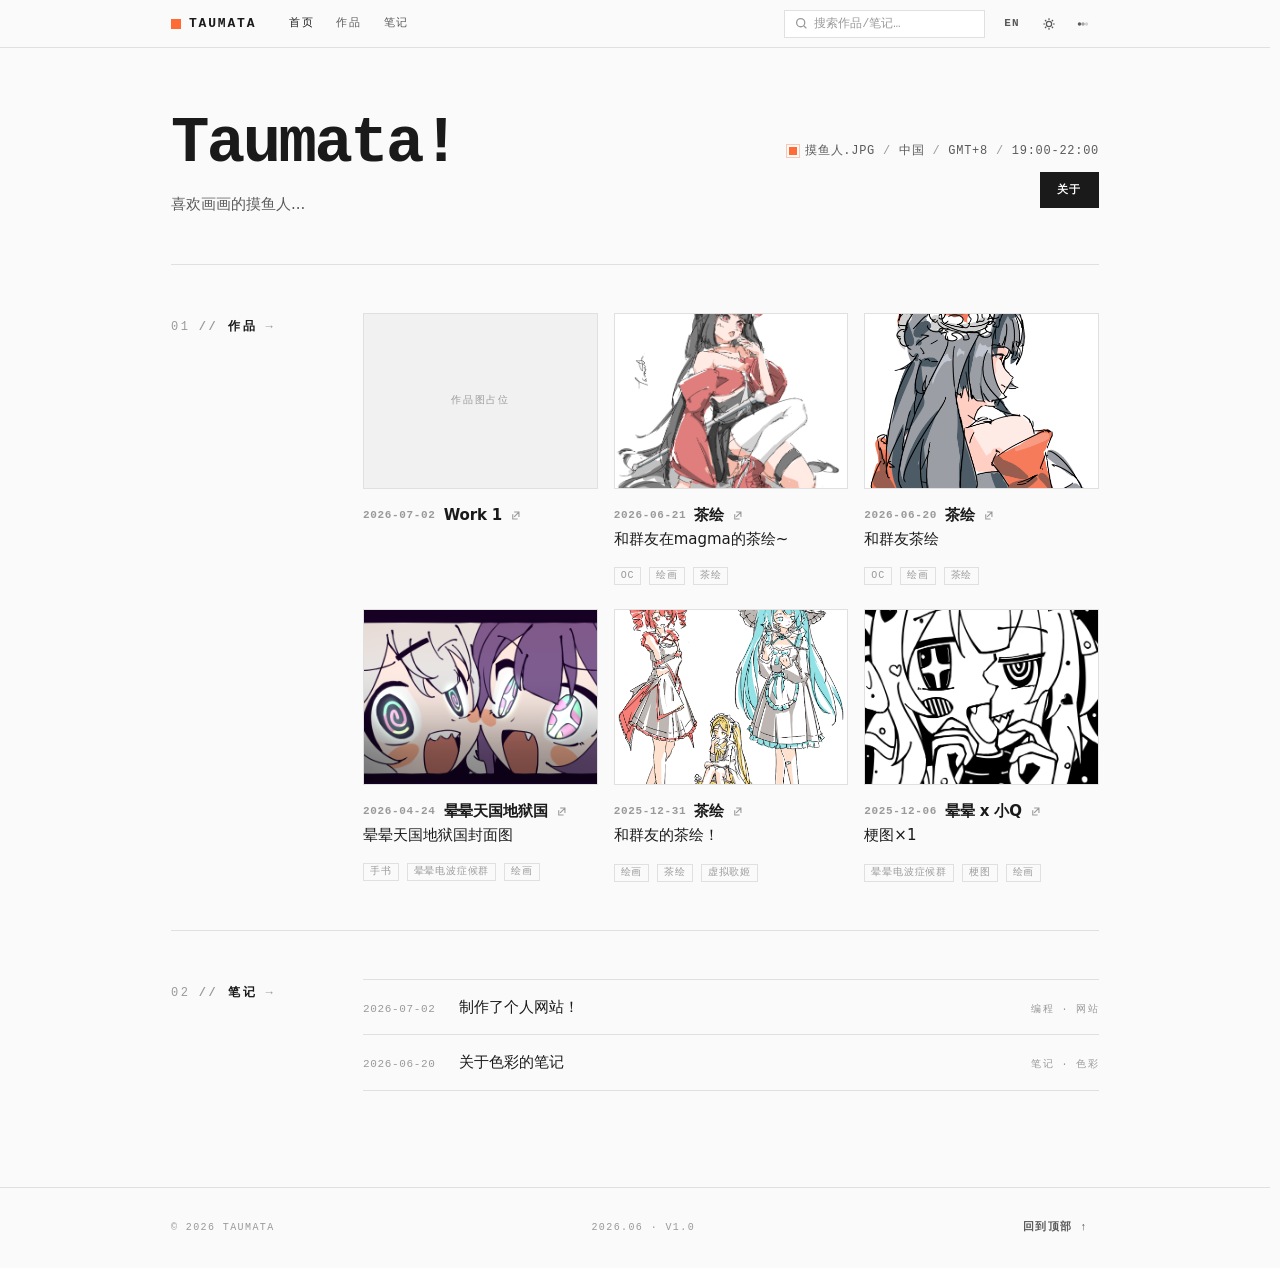
==== index.html @ d73477b7 "首次提交 · Taumata 个人网站 包含：主页、作品/笔记/搜索/关于页、admin 后台、本地服务器(serve.py)、桌面管理台(app.py)、tag 管理、Markdown 渲染、图片查" ====
<!DOCTYPE html>
<html lang="zh-CN" data-theme="light">
<head>
  <meta charset="UTF-8">
  <meta name="viewport" content="width=device-width, initial-scale=1.0">
  <meta name="description" content="Taumata — 插画师 · 偶尔写代码 / Illustrator · occasionally code">
  <meta name="color-scheme" content="light dark">
  <!-- 防缓存：避免直接访问根路径时显示旧页面 -->
  <meta http-equiv="Cache-Control" content="no-cache, no-store, must-revalidate">
  <meta http-equiv="Pragma" content="no-cache">
  <meta http-equiv="Expires" content="0">
  <title>Taumata</title>

  <!-- 模块化 CSS：按职责拆分，加载顺序固定 -->
  <link rel="stylesheet" href="assets/css/tokens.css">
  <link rel="stylesheet" href="assets/css/base.css">
  <link rel="stylesheet" href="assets/css/layout.css">
  <link rel="stylesheet" href="assets/css/components.css">
  <link rel="stylesheet" href="assets/css/picker.css">
  <link rel="stylesheet" href="assets/css/pages.css">

  <script>
    // FOUC 防闪脚本：DOM 渲染前应用主题、强调色与语言
    (function () {
      try {
        var KEY = 'taumata.theme.v1';
        var LANG_KEY = 'taumata.lang.v1';
        var DEFAULT_RGB = '255,107,53';
        var mode = 'light';
        var rgb = DEFAULT_RGB;
        var stored = localStorage.getItem(KEY);
        if (stored) {
          var cfg = JSON.parse(stored);
          if (cfg.mode === 'light' || cfg.mode === 'dark') mode = cfg.mode;
          if (typeof cfg.accent_rgb === 'string' && /^\d{1,3},\d{1,3},\d{1,3}$/.test(cfg.accent_rgb)) rgb = cfg.accent_rgb;
        } else if (window.matchMedia && window.matchMedia('(prefers-color-scheme: dark)').matches) {
          mode = 'dark';
        }
        var root = document.documentElement;
        root.setAttribute('data-theme', mode);
        var p = rgb.split(',');
        root.style.setProperty('--accent-r', p[0].trim());
        root.style.setProperty('--accent-g', p[1].trim());
        root.style.setProperty('--accent-b', p[2].trim());
        var lang = localStorage.getItem(LANG_KEY);
        if (lang !== 'zh' && lang !== 'en') lang = 'zh';
        root.setAttribute('lang', lang === 'zh' ? 'zh-CN' : 'en');
      } catch (e) {
        document.documentElement.setAttribute('data-theme', 'light');
      }
    })();
  </script>
</head>
<body>

  <!-- 滚动进度条 -->
  <div class="scroll-progress" aria-hidden="true"></div>

  <!-- 顶部栏 -->
  <header class="topbar" role="banner">
    <div class="topbar-inner">
      <a href="#/" class="brand" aria-label="Taumata — 主页">
        <span class="brand-mark" aria-hidden="true"></span>
        <span class="brand-text">TAUMATA</span>
      </a>
      <nav class="topbar-nav" aria-label="主导航">
        <a href="#/" class="nav-link" data-nav="home" data-i18n="nav.home">首页</a>
        <a href="#/work" class="nav-link" data-nav="work" data-i18n="nav.work">作品</a>
        <a href="#/notes" class="nav-link" data-nav="notes" data-i18n="nav.notes">笔记</a>
      </nav>
      <div class="topbar-actions">
        <div class="topbar-search">
          <svg class="search-icon" width="13" height="13" viewBox="0 0 16 16" fill="none" stroke="currentColor" stroke-width="1.6" aria-hidden="true">
            <circle cx="7" cy="7" r="5"/>
            <path d="M11 11l3 3"/>
          </svg>
          <input id="topSearch" class="topbar-search-input" type="search" placeholder="搜索作品 / 笔记…" data-i18n-placeholder="nav.search" aria-label="搜索作品和笔记" autocomplete="off">
        </div>
        <button id="langToggle" class="text-btn" type="button" aria-label="切换语言" title="Switch language (L)">EN</button>
        <button id="themeToggle" class="icon-btn" type="button" aria-label="切换明暗模式" title="切换明暗模式 (T)">
          <svg class="icon icon-sun" width="14" height="14" viewBox="0 0 16 16" fill="none" stroke="currentColor" stroke-width="1.4" aria-hidden="true">
            <circle cx="8" cy="8" r="3"/>
            <path d="M8 1.5v2M8 12.5v2M1.5 8h2M12.5 8h2M3.4 3.4l1.4 1.4M11.2 11.2l1.4 1.4M3.4 12.6l1.4-1.4M11.2 4.8l1.4-1.4"/>
          </svg>
          <svg class="icon icon-moon" width="14" height="14" viewBox="0 0 16 16" fill="none" stroke="currentColor" stroke-width="1.4" aria-hidden="true">
            <path d="M13 9.2A5.5 5.5 0 0 1 6.8 3 5.5 5.5 0 1 0 13 9.2z"/>
          </svg>
        </button>
        <button id="pickerOpen" class="icon-btn" type="button" aria-label="打开色板" title="色板 (,)">
          <svg class="icon" width="14" height="14" viewBox="0 0 16 16" fill="currentColor" aria-hidden="true">
            <circle cx="4" cy="8" r="2"/>
            <circle cx="8" cy="8" r="2" opacity="0.55"/>
            <circle cx="12" cy="8" r="2" opacity="0.25"/>
          </svg>
        </button>
      </div>
    </div>
  </header>

  <!-- 子页面挂载点（router 渲染） -->
  <div id="app"></div>

  <!-- 底部 -->
  <footer class="footer" role="contentinfo">
    <div class="footer-inner">
      <span class="footer-copy">© 2026 TAUMATA</span>
      <span class="footer-build" data-i18n="footer.build">2026.06 · v1.0</span>
      <button class="text-btn" data-backtop type="button" data-i18n="footer.backtop">回到顶部 ↑</button>
    </div>
  </footer>

  <!-- SAI/CSP 风格浮动色板 -->
  <div id="colorpicker" class="colorpicker" role="dialog" aria-modal="false" aria-label="色板" aria-hidden="true">
    <div class="picker-main">
      <div class="sv-square" id="svSquare" aria-label="饱和度与明度" role="slider" tabindex="0">
        <div class="sv-pointer" id="svPointer" aria-hidden="true"></div>
      </div>
      <div class="hue-bar" id="hueBar" aria-label="色相" role="slider" tabindex="0">
        <div class="hue-pointer" id="huePointer" aria-hidden="true"></div>
      </div>
    </div>
    <div class="picker-foot">
      <span class="picker-swatch" id="pickerSwatch" aria-hidden="true"></span>
      <input class="picker-hex" id="pickerHex" type="text" maxlength="7" spellcheck="false" autocomplete="off" aria-label="十六进制">
      <button class="picker-reset" id="pickerReset" type="button" data-i18n="picker.reset">重置</button>
    </div>
  </div>

  <!-- 复制提示 toast -->
  <div id="toast" class="toast" role="status" aria-live="polite" aria-atomic="true"></div>

  <!-- ES module 入口 -->
  <script type="module" src="assets/js/main.js"></script>
</body>
</html>
---- assets/css/tokens.css ----
/* ============================================================
   tokens.css — 设计令牌：颜色 / 间距 / 字号 / 缓动
   全站变量集中在此，主题切换只覆盖颜色变量
   ============================================================ */

:root {
  /* 强调色（运行时由 theme.js 动态写入 --accent-r/g/b） */
  --accent-r: 255;
  --accent-g: 107;
  --accent-b: 53;
  --accent: rgb(var(--accent-r), var(--accent-g), var(--accent-b));
  --accent-soft: rgba(var(--accent-r), var(--accent-g), var(--accent-b), 0.14);
  --accent-strong: rgba(var(--accent-r), var(--accent-g), var(--accent-b), 0.42);
  --hue: 18deg;

  /* 字体栈 */
  --mono: ui-monospace, "SFMono-Regular", "Cascadia Code", "Source Code Pro", Menlo, Consolas, "Liberation Mono", monospace;
  --sans: system-ui, -apple-system, "Segoe UI", Roboto, "Helvetica Neue", sans-serif;

  /* 容器宽度 */
  --maxw: 960px;
  --maxw-narrow: 720px;
  --topbar-h: 48px;

  /* 4px 网格 */
  --sp-1: 4px;
  --sp-2: 8px;
  --sp-3: 12px;
  --sp-4: 16px;
  --sp-5: 24px;
  --sp-6: 32px;
  --sp-7: 48px;
  --sp-8: 64px;

  /* 缓动曲线 */
  --ease-out: cubic-bezier(0.22, 1, 0.36, 1);
  --ease-in-out: cubic-bezier(0.65, 0, 0.35, 1);
  --dur-fast: 120ms;
  --dur: 200ms;
  --dur-slow: 360ms;
}

[data-theme="light"] {
  --bg: #FAFAFA;
  --bg-elevated: #FFFFFF;
  --bg-sunken: #F1F1F1;
  --fg: #1A1A1A;
  --fg-muted: #5A5A5A;
  --fg-dim: #9A9A9A;
  --border: #E0E0E0;
  --border-strong: #B5B5B5;
  --hover-bg: #EFEFEF;
  --selection: rgba(var(--accent-r), var(--accent-g), var(--accent-b), 0.25);
  --shadow-1: 0 1px 2px rgba(0,0,0,0.04);
  --shadow-2: 0 8px 24px rgba(0,0,0,0.08);
}

[data-theme="dark"] {
  --bg: #0F0F0F;
  --bg-elevated: #181818;
  --bg-sunken: #0A0A0A;
  --fg: #E8E8E8;
  --fg-muted: #A0A0A0;
  --fg-dim: #606060;
  --border: #262626;
  --border-strong: #3A3A3A;
  --hover-bg: #1F1F1F;
  --selection: rgba(var(--accent-r), var(--accent-g), var(--accent-b), 0.32);
  --shadow-1: 0 1px 2px rgba(0,0,0,0.4);
  --shadow-2: 0 8px 24px rgba(0,0,0,0.5);
}
---- assets/css/base.css ----
/* ============================================================
   base.css — 重置 + 排版基础
   ============================================================ */

*, *::before, *::after { box-sizing: border-box; }
html, body { margin: 0; padding: 0; }

html {
  font-size: 16px;
  line-height: 1.5;
  -webkit-text-size-adjust: 100%;
  text-size-adjust: 100%;
  scrollbar-gutter: stable;
  scroll-behavior: smooth;
}

body {
  font-family: var(--sans);
  background: var(--bg);
  color: var(--fg);
  font-feature-settings: "kern", "liga", "calt";
  -webkit-font-smoothing: antialiased;
  -moz-osx-font-smoothing: grayscale;
  min-height: 100vh;
  display: flex;
  flex-direction: column;
  transition: background-color var(--dur) var(--ease-out),
              color var(--dur) var(--ease-out);
}

::selection { background: var(--selection); color: var(--fg); }

a { color: inherit; text-decoration: none; transition: color var(--dur-fast) var(--ease-out); }
button { font: inherit; color: inherit; background: none; border: none; cursor: pointer; padding: 0; }
input, textarea, select { font: inherit; color: inherit; }
ul, li { list-style: none; margin: 0; padding: 0; }
img, svg { display: block; max-width: 100%; }
h1, h2, h3, h4, p { margin: 0; }

:focus-visible {
  outline: 2px solid var(--accent);
  outline-offset: 2px;
}

/* 全局无圆角（设计语言） */
* { border-radius: 0 !important; }

/* 自定义滚动条（webkit） */
::-webkit-scrollbar { width: 10px; height: 10px; }
::-webkit-scrollbar-track { background: transparent; }
::-webkit-scrollbar-thumb {
  background: var(--border-strong);
  border: 2px solid var(--bg);
}
::-webkit-scrollbar-thumb:hover { background: var(--fg-dim); }

/* 减少动画偏好 */
@media (prefers-reduced-motion: reduce) {
  *, *::before, *::after {
    animation-duration: 0.01ms !important;
    transition-duration: 0.01ms !important;
    scroll-behavior: auto !important;
  }
}
---- assets/css/layout.css ----
/* ============================================================
   layout.css — 容器 / 顶部栏 / Hero / Block / Footer
   ============================================================ */

/* ---------- 容器 ---------- */
.container {
  max-width: var(--maxw);
  margin: 0 auto;
  padding: 0 var(--sp-4);
  width: 100%;
  flex: 1 0 auto;
}
.container--narrow { max-width: var(--maxw-narrow); }

/* ---------- 顶部栏 ---------- */
.topbar {
  position: sticky;
  top: 0;
  z-index: 50;
  height: var(--topbar-h);
  background: color-mix(in srgb, var(--bg) 88%, transparent);
  backdrop-filter: saturate(160%) blur(8px);
  -webkit-backdrop-filter: saturate(160%) blur(8px);
  border-bottom: 1px solid var(--border);
}
.topbar-inner {
  max-width: var(--maxw);
  margin: 0 auto;
  padding: 0 var(--sp-4);
  height: 100%;
  display: flex;
  align-items: center;
  justify-content: space-between;
}
.brand {
  display: inline-flex;
  align-items: center;
  gap: var(--sp-2);
  font-family: var(--mono);
  font-size: 13px;
  font-weight: 600;
  letter-spacing: 0.14em;
  color: var(--fg);
}
.brand-mark {
  display: inline-block;
  width: 10px;
  height: 10px;
  background: var(--accent);
  flex-shrink: 0;
  transition: transform var(--dur) var(--ease-out);
}
.brand:hover .brand-mark { transform: rotate(45deg); }
.brand-text { line-height: 1; }

/* 顶部栏导航链接 */
.topbar-nav {
  display: inline-flex;
  align-items: center;
  gap: var(--sp-1);
  margin-left: var(--sp-5);
  flex: 1;
}
.nav-link {
  font-family: var(--mono);
  font-size: 11px;
  letter-spacing: 0.14em;
  text-transform: uppercase;
  color: var(--fg-muted);
  padding: 6px var(--sp-2);
  border: 1px solid transparent;
  transition: color var(--dur-fast) var(--ease-out),
              background-color var(--dur-fast) var(--ease-out);
}
.nav-link:hover { color: var(--fg); background: var(--hover-bg); }
.nav-link.is-active { color: var(--fg); }

/* ---------- 滚动进度条 ---------- */
.scroll-progress {
  position: fixed;
  top: 0;
  left: 0;
  height: 2px;
  background: var(--accent);
  z-index: 60;
  width: 0;
  transition: width 80ms linear;
  pointer-events: none;
}

/* ---------- Hero（名字+tagline单列，meta/CTA靠右对齐） ---------- */
.hero {
  padding: var(--sp-8) 0 var(--sp-7);
  border-bottom: 1px solid var(--border);
  position: relative;
}
.hero-grid {
  display: grid;
  grid-template-columns: 1fr auto;
  gap: var(--sp-6) var(--sp-7);
  align-items: end;
}
.hero-left { min-width: 0; }
.hero-right {
  min-width: 0;
  display: flex;
  flex-direction: column;
  align-items: flex-end;
  justify-content: flex-end;
  gap: var(--sp-3);
  padding-bottom: var(--sp-2);
  text-align: right;
}
.hero-eyebrow {
  font-family: var(--mono);
  font-size: 11px;
  letter-spacing: 0.24em;
  color: var(--fg-dim);
  margin: 0 0 var(--sp-3);
  text-transform: uppercase;
}
.hero-name {
  font-family: var(--mono);
  font-size: clamp(40px, 9vw, 64px);
  font-weight: 700;
  letter-spacing: -0.04em;
  line-height: 1;
  margin: 0 0 var(--sp-4);
  color: var(--fg);
}
.hero-tagline {
  font-size: 15px;
  color: var(--fg-muted);
  margin: 0;
  max-width: 60ch;
  line-height: 1.6;
}
.hero-meta {
  display: inline-flex;
  align-items: center;
  gap: var(--sp-2);
  font-family: var(--mono);
  font-size: 12px;
  letter-spacing: 0.06em;
  color: var(--fg-muted);
  text-transform: uppercase;
}
.status-dot {
  width: 8px;
  height: 8px;
  background: var(--accent);
  display: inline-block;
  position: relative;
  flex-shrink: 0;
}
.status-dot::after {
  content: "";
  position: absolute;
  inset: -3px;
  border: 1px solid var(--accent);
  opacity: 0.35;
  animation: pulse 2.4s var(--ease-in-out) infinite;
}
@keyframes pulse {
  0%, 100% { transform: scale(1); opacity: 0.35; }
  50% { transform: scale(1.4); opacity: 0; }
}
.meta-sep { color: var(--fg-dim); }

/* ---------- Block 区块（标题左 + 内容右） ---------- */
.block {
  padding: var(--sp-7) 0;
  border-bottom: 1px solid var(--border);
}
.block:last-of-type { border-bottom: none; }

.block--split {
  display: grid;
  grid-template-columns: 160px 1fr;
  gap: var(--sp-6);
  align-items: start;
}
.block-head {
  position: sticky;
  top: calc(var(--topbar-h) + var(--sp-4));
}
.block-title {
  display: flex;
  align-items: baseline;
  gap: var(--sp-2);
  margin: 0;
  font-family: var(--mono);
  font-size: 12px;
  font-weight: 600;
  letter-spacing: 0.22em;
  color: var(--fg);
  text-transform: uppercase;
}
.block-num { color: var(--fg-dim); font-weight: 400; }
.block-label::before { content: "// "; color: var(--fg-dim); }
.block-body { min-width: 0; }
.block-body p {
  margin: 0 0 var(--sp-4);
  color: var(--fg);
  font-size: 15px;
  line-height: 1.65;
  max-width: 62ch;
}
.block-body p:last-child { margin-bottom: 0; }

/* 标题可点击进入子页（02//作品 等） */
a.block-title, .block-title--link {
  text-decoration: none;
  color: var(--fg);
  cursor: pointer;
  transition: color var(--dur-fast) var(--ease-out);
  display: inline-flex;
  align-items: baseline;
  gap: var(--sp-2);
}
.block-title--link:hover { color: var(--accent); }
.block-title--link:hover .block-num,
.block-title--link:hover .block-label::before { color: var(--accent); }
.block-arrow {
  font-family: var(--mono);
  font-size: 12px;
  letter-spacing: 0;
  color: var(--fg-dim);
  transition: transform var(--dur-fast) var(--ease-out),
              color var(--dur-fast) var(--ease-out);
}
.block-title--link:hover .block-arrow {
  color: var(--accent);
  transform: translateX(3px);
}

/* ---------- 作品双列网格 ---------- */
.row-list { border-top: 1px solid var(--border); }
.row-list--grid {
  display: grid;
  grid-template-columns: 1fr 1fr;
  gap: 0;
  border-top: 1px solid var(--border);
}
.row-list--grid .row {
  border-bottom: 1px solid var(--border);
  border-right: 1px solid var(--border);
  padding: var(--sp-4);
}
.row-list--grid .row:nth-child(2n) { border-right: none; }
.row-list--grid .row:last-child,
.row-list--grid .row:nth-last-child(2):nth-child(odd) {
  border-bottom: none;
}

/* 通用行 */
.row {
  display: grid;
  grid-template-columns: 56px 1fr;
  gap: var(--sp-4);
  padding: var(--sp-4) 0;
  border-bottom: 1px solid var(--border);
  align-items: start;
  transition: background-color var(--dur-fast) var(--ease-out);
  cursor: pointer;
}
.row:last-child { border-bottom: none; }
.row-num {
  font-family: var(--mono);
  font-size: 12px;
  color: var(--fg-dim);
  letter-spacing: 0.06em;
  padding-top: 2px;
}
.row-main { min-width: 0; }
.row-name {
  display: inline-flex;
  align-items: center;
  gap: var(--sp-2);
  font-size: 16px;
  font-weight: 600;
  color: var(--fg);
  letter-spacing: -0.01em;
  transition: color var(--dur-fast) var(--ease-out);
}
.row:hover .row-name { color: var(--accent); }
.row:hover .icon-external { color: var(--accent); }
.row-list--grid .row:hover { background: var(--hover-bg); }
.row-desc {
  margin: 6px 0 0;
  color: var(--fg-muted);
  font-size: 14px;
  line-height: 1.55;
}

/* 联系行（横向并列） */
.row-list--inline {
  display: flex;
  flex-wrap: wrap;
  gap: var(--sp-3);
  border-top: none;
}
.row--contact {
  display: flex;
  align-items: center;
  gap: var(--sp-3);
  padding: var(--sp-3) var(--sp-4);
  border: 1px solid var(--border-strong);
  background: var(--bg-elevated);
  cursor: pointer;
  flex: 1 1 280px;
  min-width: 0;
  transition: background-color var(--dur-fast) var(--ease-out),
              border-color var(--dur-fast) var(--ease-out),
              transform var(--dur-fast) var(--ease-out);
}
.row--contact:hover {
  background: var(--hover-bg);
  border-color: var(--fg);
  transform: translateY(-1px);
}
.row--contact .row-label {
  font-family: var(--mono);
  font-size: 10px;
  letter-spacing: 0.18em;
  color: var(--fg-dim);
  text-transform: uppercase;
  flex-shrink: 0;
}
.row--contact .row-value {
  font-family: var(--mono);
  font-size: 12px;
  color: var(--fg);
  letter-spacing: 0.02em;
  word-break: break-all;
  min-width: 0;
}
.row--contact .row-hint {
  font-family: var(--mono);
  font-size: 10px;
  letter-spacing: 0.12em;
  color: var(--fg-dim);
  text-transform: uppercase;
  margin-left: auto;
  flex-shrink: 0;
}

/* ---------- Footer ---------- */
.footer {
  border-top: 1px solid var(--border);
  padding: var(--sp-5) 0;
  margin-top: var(--sp-7);
}
.footer-inner {
  max-width: var(--maxw);
  margin: 0 auto;
  padding: 0 var(--sp-4);
  display: flex;
  justify-content: space-between;
  align-items: center;
  gap: var(--sp-3);
  font-family: var(--mono);
  font-size: 10px;
  letter-spacing: 0.14em;
  color: var(--fg-dim);
  text-transform: uppercase;
}
---- assets/css/components.css ----
/* ============================================================
   components.css — 按钮 / Tag / Card / Toast / 图标
   ============================================================ */

/* ---------- 顶部栏按钮组 ---------- */
.topbar-actions {
  display: inline-flex;
  align-items: center;
  gap: 2px;
}

/* 顶部栏搜索框 */
.topbar-search {
  display: inline-flex;
  align-items: center;
  gap: 6px;
  height: 28px;
  padding: 0 10px;
  margin: 0 6px;
  border: 1px solid var(--border);
  background: var(--bg-elevated);
  transition: border-color var(--dur-fast) var(--ease-out),
              background-color var(--dur-fast) var(--ease-out);
}
.topbar-search:focus-within {
  border-color: var(--accent);
  background: var(--bg);
}
.topbar-search .search-icon {
  color: var(--fg-dim);
  flex-shrink: 0;
}
.topbar-search-input {
  width: 160px;
  border: none;
  outline: none;
  background: transparent;
  font-family: var(--mono);
  font-size: 12px;
  color: var(--fg);
  padding: 0;
}
.topbar-search-input::placeholder { color: var(--fg-dim); }
.topbar-search-input::-webkit-search-cancel-button { display: none; }

@media (max-width: 768px) {
  .topbar-search { display: none; }
}

/* 图标按钮 */
.icon-btn {
  display: inline-flex;
  align-items: center;
  justify-content: center;
  width: 32px;
  height: 32px;
  color: var(--fg-muted);
  border: 1px solid transparent;
  transition: color var(--dur-fast) var(--ease-out),
              background-color var(--dur-fast) var(--ease-out),
              border-color var(--dur-fast) var(--ease-out);
}
.icon-btn:hover {
  color: var(--fg);
  background: var(--hover-bg);
  border-color: var(--border);
}
.icon-btn:active { background: var(--bg-sunken); }
.icon-btn.is-active {
  color: var(--fg);
  background: var(--hover-bg);
  border-color: var(--border-strong);
}

/* 文字按钮 */
.text-btn {
  display: inline-flex;
  align-items: center;
  justify-content: center;
  height: 32px;
  padding: 0 10px;
  font-family: var(--mono);
  font-size: 11px;
  font-weight: 600;
  letter-spacing: 0.12em;
  color: var(--fg-muted);
  border: 1px solid transparent;
  transition: color var(--dur-fast) var(--ease-out),
              background-color var(--dur-fast) var(--ease-out),
              border-color var(--dur-fast) var(--ease-out);
}
.text-btn:hover {
  color: var(--fg);
  background: var(--hover-bg);
  border-color: var(--border);
}

/* 主按钮（CTA） */
.btn-primary {
  display: inline-flex;
  align-items: center;
  justify-content: center;
  gap: var(--sp-2);
  height: 36px;
  padding: 0 var(--sp-4);
  font-family: var(--mono);
  font-size: 11px;
  font-weight: 600;
  letter-spacing: 0.14em;
  text-transform: uppercase;
  color: var(--bg);
  background: var(--fg);
  border: 1px solid var(--fg);
  transition: transform var(--dur-fast) var(--ease-out),
              background-color var(--dur-fast) var(--ease-out),
              color var(--dur-fast) var(--ease-out);
}
.btn-primary:hover {
  background: var(--accent);
  border-color: var(--accent);
  color: #fff;
  transform: translateY(-1px);
}
.btn-primary:active { transform: translateY(0); }

/* 次按钮 */
.btn-ghost {
  display: inline-flex;
  align-items: center;
  justify-content: center;
  gap: var(--sp-2);
  height: 36px;
  padding: 0 var(--sp-4);
  font-family: var(--mono);
  font-size: 11px;
  font-weight: 600;
  letter-spacing: 0.14em;
  text-transform: uppercase;
  color: var(--fg);
  background: transparent;
  border: 1px solid var(--border-strong);
  transition: background-color var(--dur-fast) var(--ease-out),
              border-color var(--dur-fast) var(--ease-out),
              transform var(--dur-fast) var(--ease-out);
}
.btn-ghost:hover {
  background: var(--hover-bg);
  border-color: var(--fg);
  transform: translateY(-1px);
}

/* 明暗图标切换 */
.icon-sun { display: none; }
.icon-moon { display: block; }
[data-theme="light"] .icon-sun { display: block; }
[data-theme="light"] .icon-moon { display: none; }

.icon-external {
  color: var(--fg-dim);
  transition: color var(--dur-fast) var(--ease-out);
}

/* ---------- Tag 标签 ---------- */
.tag-list {
  display: flex;
  flex-wrap: wrap;
  gap: var(--sp-2);
  margin-top: var(--sp-4);
}
.tag-list--inline { margin-top: var(--sp-3); }
.tag {
  font-family: var(--mono);
  font-size: 11px;
  letter-spacing: 0.08em;
  padding: 4px 8px;
  border: 1px solid var(--border-strong);
  color: var(--fg-muted);
  background: transparent;
  text-transform: uppercase;
  line-height: 1;
  transition: color var(--dur-fast) var(--ease-out),
              border-color var(--dur-fast) var(--ease-out);
}
.tag:hover {
  color: var(--fg);
  border-color: var(--fg);
}
.tag-list--inline .tag {
  font-size: 10px;
  padding: 3px 6px;
  color: var(--fg-dim);
  border-color: var(--border);
}

/* ---------- Toast 提示 ---------- */
.toast {
  position: fixed;
  bottom: var(--sp-5);
  left: 50%;
  transform: translateX(-50%) translateY(20px);
  background: var(--fg);
  color: var(--bg);
  font-family: var(--mono);
  font-size: 11px;
  letter-spacing: 0.14em;
  text-transform: uppercase;
  padding: 10px 14px;
  border: 1px solid var(--fg);
  z-index: 200;
  opacity: 0;
  pointer-events: none;
  transition: opacity var(--dur) var(--ease-out),
              transform var(--dur) var(--ease-out);
}
.toast.is-show {
  opacity: 1;
  transform: translateX(-50%) translateY(0);
}

/* ---------- 标签（label 小字） ---------- */
.label {
  font-family: var(--mono);
  font-size: 11px;
  letter-spacing: 0.16em;
  color: var(--fg-dim);
  text-transform: uppercase;
}

/* ---------- 分隔线 ---------- */
.divider {
  border: 0;
  border-top: 1px solid var(--border);
  margin: var(--sp-5) 0;
}

/* ---------- 空状态 ---------- */
.empty-state {
  padding: var(--sp-7) var(--sp-4);
  text-align: center;
  color: var(--fg-dim);
  font-family: var(--mono);
  font-size: 12px;
  letter-spacing: 0.12em;
  text-transform: uppercase;
}
---- assets/css/picker.css ----
/* ============================================================
   picker.css — SAI/CSP 风格浮动色板
   ============================================================ */

.colorpicker {
  position: fixed;
  top: calc(var(--topbar-h) + 4px);
  right: var(--sp-4);
  z-index: 100;
  width: 232px;
  background: var(--bg-elevated);
  border: 1px solid var(--border-strong);
  padding: var(--sp-3);
  display: none;
  box-shadow: var(--shadow-2);
  user-select: none;
  opacity: 0;
  transform: translateY(-4px);
  transition: opacity var(--dur) var(--ease-out),
              transform var(--dur) var(--ease-out);
}
.colorpicker.is-open {
  display: block;
  opacity: 1;
  transform: translateY(0);
}
[data-theme="dark"] .colorpicker { box-shadow: 0 8px 24px rgba(0,0,0,0.5); }

.picker-main {
  display: grid;
  grid-template-columns: 1fr 16px;
  gap: var(--sp-2);
  margin-bottom: var(--sp-3);
}

/* SV 方块 */
.sv-square {
  position: relative;
  height: 140px;
  background-color: hsl(var(--hue), 100%, 50%);
  background-image:
    linear-gradient(to top, #000, transparent),
    linear-gradient(to right, #fff, transparent);
  cursor: crosshair;
  border: 1px solid var(--border);
}
.sv-pointer {
  position: absolute;
  width: 12px;
  height: 12px;
  border: 2px solid #fff;
  box-shadow: 0 0 0 1px rgba(0,0,0,0.4), inset 0 0 0 1px rgba(0,0,0,0.3);
  transform: translate(-50%, -50%);
  pointer-events: none;
}

/* 色相条 */
.hue-bar {
  position: relative;
  height: 140px;
  background: linear-gradient(to bottom,
    hsl(0, 100%, 50%),
    hsl(60, 100%, 50%),
    hsl(120, 100%, 50%),
    hsl(180, 100%, 50%),
    hsl(240, 100%, 50%),
    hsl(300, 100%, 50%),
    hsl(360, 100%, 50%));
  cursor: ns-resize;
  border: 1px solid var(--border);
}
.hue-pointer {
  position: absolute;
  left: -2px;
  right: -2px;
  height: 4px;
  background: #fff;
  border: 1px solid #000;
  transform: translateY(-50%);
  pointer-events: none;
}

/* 底部 */
.picker-foot {
  display: grid;
  grid-template-columns: 24px 1fr auto;
  gap: var(--sp-2);
  align-items: center;
}
.picker-swatch {
  width: 24px;
  height: 24px;
  background: var(--accent);
  border: 1px solid var(--border-strong);
}
.picker-hex {
  padding: 6px 8px;
  background: var(--bg);
  border: 1px solid var(--border-strong);
  font-family: var(--mono);
  font-size: 12px;
  letter-spacing: 0.04em;
  color: var(--fg);
  outline: none;
  text-transform: uppercase;
  min-width: 0;
  transition: border-color var(--dur-fast) var(--ease-out);
}
.picker-hex:focus { border-color: var(--fg); }
.picker-reset {
  padding: 6px 10px;
  font-family: var(--mono);
  font-size: 10px;
  letter-spacing: 0.14em;
  color: var(--fg-muted);
  text-transform: uppercase;
  border: 1px solid var(--border-strong);
  background: transparent;
  transition: background-color var(--dur-fast) var(--ease-out),
              color var(--dur-fast) var(--ease-out);
}
.picker-reset:hover { background: var(--fg); color: var(--bg); }
---- assets/css/pages.css ----
/* ============================================================
   pages.css — 子页面 / 路由过渡 / 进入动画
   ============================================================ */

/* ---------- 子页面容器 ---------- */
.page {
  display: none;
  animation: page-enter var(--dur-slow) var(--ease-out) both;
}
.page.is-active { display: block; }

@keyframes page-enter {
  from { opacity: 0; transform: translateY(8px); }
  to   { opacity: 1; transform: translateY(0); }
}

/* ---------- 子页面通用样式 ---------- */
.page-header {
  padding: var(--sp-7) 0 var(--sp-5);
  border-bottom: 1px solid var(--border);
}
.page-title {
  font-family: var(--mono);
  font-size: clamp(28px, 5vw, 40px);
  font-weight: 700;
  letter-spacing: -0.03em;
  line-height: 1.05;
  color: var(--fg);
}
.page-eyebrow {
  font-family: var(--mono);
  font-size: 11px;
  letter-spacing: 0.24em;
  color: var(--fg-dim);
  text-transform: uppercase;
  margin-bottom: var(--sp-3);
}
.page-desc {
  margin-top: var(--sp-4);
  color: var(--fg-muted);
  font-size: 15px;
  line-height: 1.65;
  max-width: 60ch;
}

/* ---------- About 页：内容铺满，联系方式支持链接样式 ---------- */
.about-body,
.about-body p {
  max-width: none;
}
/* about 页 header 描述也取消宽度限制 */
.about .page-desc,
.page-about .page-desc {
  max-width: none;
}
.row--contact--link {
  padding: 0;
  background: transparent;
  border: none;
}
.row--contact--link:hover {
  background: transparent;
  border-color: transparent;
  transform: none;
}
.row-contact-link {
  display: flex;
  align-items: center;
  gap: var(--sp-3);
  width: 100%;
  padding: var(--sp-3) var(--sp-4);
  border: 1px solid var(--border-strong);
  background: var(--bg-elevated);
  color: var(--fg);
  text-decoration: none;
  transition: background-color var(--dur-fast) var(--ease-out),
              border-color var(--dur-fast) var(--ease-out),
              transform var(--dur-fast) var(--ease-out);
}
.row-contact-link:hover {
  background: var(--hover-bg);
  border-color: var(--fg);
  transform: translateY(-1px);
  color: var(--accent);
}
.row-contact-link .row-label {
  flex: 1;
  min-width: 0;
}
.row-link-icon {
  color: var(--fg-dim);
  flex-shrink: 0;
}
.row-contact-link:hover .row-link-icon {
  color: var(--accent);
}

/* ---------- 404 页面 ---------- */
.notfound-code {
  font-size: clamp(56px, 14vw, 96px);
  letter-spacing: -0.04em;
  margin: var(--sp-3) 0;
}
.notfound-title {
  font-size: 16px;
  font-weight: 600;
  letter-spacing: 0.06em;
  color: var(--fg);
  margin-bottom: var(--sp-3);
  max-width: none;
}

/* 404 页 Pixiv 每日排行随机图片 */
.pixiv-random {
  max-width: 480px;
  margin: 0 auto;
}
.pixiv-random-loading {
  font-family: var(--mono);
  font-size: 10px;
  letter-spacing: 0.12em;
  color: var(--fg-dim);
  text-transform: uppercase;
}
.pixiv-random-img {
  max-width: 100%;
  max-height: 480px;
  object-fit: contain;
  border: 1px solid var(--border);
  transition: border-color var(--dur-fast) var(--ease-out);
}
.pixiv-random-link:hover .pixiv-random-img {
  border-color: var(--accent);
}
.pixiv-random-caption {
  word-break: break-word;
}

/* ---------- 作品卡片网格 ---------- */
.work-grid {
  display: grid;
  grid-template-columns: repeat(3, 1fr);
  gap: var(--sp-5) var(--sp-4);
  border-top: none;
  list-style: none;
  margin: 0;
  padding: 0;
}
.work-grid--home {
  grid-template-columns: repeat(3, 1fr);
}
.work-card {
  display: flex;
  flex-direction: column;
  cursor: pointer;
  transition: transform var(--dur-fast) var(--ease-out);
}
.work-card:hover { transform: translateY(-2px); }

/* 固定图片区域：宽高比固定，溢出隐藏 */
.work-card-img {
  position: relative;
  width: 100%;
  aspect-ratio: 4 / 3;
  overflow: hidden;
  background: var(--bg-sunken);
  border: 1px solid var(--border);
  display: flex;
  align-items: center;
  justify-content: center;
}
.work-card-img[data-empty] {
  background: var(--bg-sunken);
}
.work-card-img img {
  display: block;
  width: 100%;
  height: 100%;
  object-fit: cover;
  object-position: center center;
  /* object-position 由 JS 在 mousemove 时动态控制，加一个短的过渡让回归更顺滑 */
  transition: object-position 180ms linear;
  will-change: object-position;
}
.work-card-empty {
  font-family: var(--mono);
  font-size: 10px;
  letter-spacing: 0.16em;
  color: var(--fg-dim);
  text-transform: uppercase;
}
.work-card-body {
  padding: var(--sp-3) 0 0;
  min-width: 0;
}
.work-card-name {
  display: inline-flex;
  align-items: center;
  gap: var(--sp-2);
  font-size: 15px;
  font-weight: 600;
  color: var(--fg);
  letter-spacing: -0.01em;
  transition: color var(--dur-fast) var(--ease-out);
}
.work-card:hover .work-card-name { color: var(--accent); }
.work-card-num {
  font-family: var(--mono);
  font-size: 11px;
  color: var(--fg-dim);
  letter-spacing: 0.06em;
}
.work-card-title { /* 标题文本 */ }
.work-card-desc {
  margin: 6px 0 0;
  color: var(--fg-muted);
  font-size: 13px;
  line-height: 1.55;
  display: -webkit-box;
  -webkit-line-clamp: 2;
  -webkit-box-orient: vertical;
  overflow: hidden;
}

/* ---------- 主页笔记预览（固定高度，最多4条） ---------- */
.notes-preview {
  display: flex;
  flex-direction: column;
  max-height: 220px;
  overflow: hidden;
  border-top: 1px solid var(--border);
  list-style: none;
  margin: 0;
  padding: 0;
}
.notes-preview .note-item {
  flex-shrink: 0;
}

/* note-item 可点击 */
.note-item {
  cursor: pointer;
  transition: background-color var(--dur-fast) var(--ease-out),
              color var(--dur-fast) var(--ease-out);
}
.note-item:hover {
  background: var(--hover-bg);
  color: var(--accent);
}
.note-item:hover .note-tag {
  color: var(--accent);
}

/* ---------- 作品详情：多图画廊（完整显示，不裁切） ---------- */
.work-detail-gallery {
  display: flex;
  flex-direction: column;
  gap: var(--sp-5);
  margin: var(--sp-5) 0;
}
.work-detail-figure {
  margin: 0;
  display: flex;
  flex-direction: column;
  gap: var(--sp-2);
}
.work-detail-figure img {
  display: block;
  width: 100%;
  height: auto;            /* 完整显示，不被裁切 */
  max-height: none;
  object-fit: none;
  background: var(--bg-sunken);
  border: 1px solid var(--border);
}
.work-detail-figure figcaption {
  font-family: var(--mono);
  font-size: 11px;
  letter-spacing: 0.08em;
  color: var(--fg-dim);
  text-transform: uppercase;
}

/* 作品详情正文排版 */
.work-detail-body {
  margin-top: var(--sp-5);
  /* 让正文铺满容器宽度，避免右侧大片留白；同时限制单行字符上限保证可读性 */
  max-width: none;
}
.work-detail-body p {
  margin: 0 0 var(--sp-4);
  color: var(--fg);
  font-size: 15px;
  line-height: 1.75;
  letter-spacing: 0.01em;
  /* 长单词 / 长 URL 自动换行，避免溢出 */
  word-break: break-word;
  overflow-wrap: anywhere;
}
.work-detail-body p.lead {
  color: var(--fg-muted);
  font-size: 16px;
  line-height: 1.7;
  margin-bottom: var(--sp-5);
}
.work-detail-body img,
.note-detail-body img {
  max-width: 100%;
  height: auto;
  display: block;
}

/* ---------- 笔记详情 ---------- */
.note-detail {
  padding: var(--sp-4) 0;
}
.note-detail-header {
  margin-bottom: var(--sp-5);
}
.note-detail-title {
  font-family: var(--mono);
  font-size: clamp(24px, 4vw, 32px);
  font-weight: 700;
  letter-spacing: -0.02em;
  line-height: 1.2;
  margin: 0 0 var(--sp-3);
  color: var(--fg);
}
.note-detail-meta {
  font-family: var(--mono);
  font-size: 11px;
  letter-spacing: 0.14em;
  color: var(--fg-dim);
  text-transform: uppercase;
  display: flex;
  gap: var(--sp-2);
}
.note-detail-body p {
  margin: 0 0 var(--sp-4);
  color: var(--fg);
  font-size: 15px;
  line-height: 1.75;
  letter-spacing: 0.01em;
  word-break: break-word;
  overflow-wrap: anywhere;
}

/* ---------- 作品详情页 ---------- */
.work-detail {
  padding: var(--sp-7) 0;
}
.work-detail-header {
  display: flex;
  align-items: baseline;
  justify-content: space-between;
  gap: var(--sp-4);
  flex-wrap: wrap;
  margin-bottom: var(--sp-6);
}
.work-detail-title {
  font-family: var(--mono);
  font-size: clamp(24px, 4vw, 32px);
  font-weight: 700;
  letter-spacing: -0.02em;
  color: var(--fg);
}
.work-detail-meta {
  display: inline-flex;
  align-items: center;
  gap: var(--sp-3);
  font-family: var(--mono);
  font-size: 11px;
  letter-spacing: 0.14em;
  color: var(--fg-dim);
  text-transform: uppercase;
}
.work-detail-body {
  font-size: 15px;
  line-height: 1.7;
  color: var(--fg);
  /* 不再设置 max-width: 68ch，让正文铺满容器 */
}
.work-detail-body p { margin: 0 0 var(--sp-4); }
.work-detail-image {
  width: 100%;
  aspect-ratio: 16 / 9;
  background: var(--bg-sunken);
  border: 1px solid var(--border);
  margin: var(--sp-5) 0;
  overflow: hidden;
  display: flex;
  align-items: center;
  justify-content: center;
  color: var(--fg-dim);
  font-family: var(--mono);
  font-size: 11px;
  letter-spacing: 0.14em;
  text-transform: uppercase;
}
.work-detail-image img {
  width: 100%;
  height: 100%;
  object-fit: cover;
  object-position: center;
}

/* 返回链接 */
.back-link {
  display: inline-flex;
  align-items: center;
  gap: var(--sp-2);
  font-family: var(--mono);
  font-size: 11px;
  letter-spacing: 0.14em;
  color: var(--fg-muted);
  text-transform: uppercase;
  padding: 6px 0;
  transition: color var(--dur-fast) var(--ease-out);
}
.back-link:hover { color: var(--accent); }
.back-link svg { transition: transform var(--dur-fast) var(--ease-out); }
.back-link:hover svg { transform: translateX(-2px); }

/* ---------- 笔记列表 ---------- */
.notes-list {
  display: grid;
  grid-template-columns: 1fr;
  gap: 0;
  border-top: 1px solid var(--border);
}
.note-item {
  display: grid;
  grid-template-columns: 80px 1fr auto;
  gap: var(--sp-4);
  padding: var(--sp-4) 0;
  border-bottom: 1px solid var(--border);
  align-items: baseline;
  transition: background-color var(--dur-fast) var(--ease-out);
  cursor: pointer;
}
.note-item:hover { background: var(--hover-bg); padding-left: var(--sp-2); padding-right: var(--sp-2); margin-left: calc(-1 * var(--sp-2)); margin-right: calc(-1 * var(--sp-2)); }
.note-date {
  font-family: var(--mono);
  font-size: 11px;
  color: var(--fg-dim);
  letter-spacing: 0.06em;
}
.note-title {
  font-size: 15px;
  color: var(--fg);
  font-weight: 500;
}
.note-tag {
  font-family: var(--mono);
  font-size: 10px;
  letter-spacing: 0.14em;
  color: var(--fg-dim);
  text-transform: uppercase;
}

/* ---------- 进入动画（staggered） ---------- */
[data-animate] {
  opacity: 0;
  transform: translateY(12px);
  transition: opacity var(--dur-slow) var(--ease-out),
              transform var(--dur-slow) var(--ease-out);
}
[data-animate].is-in {
  opacity: 1;
  transform: translateY(0);
}

/* ---------- 响应式（横向 → 单列回退） ---------- */
@media (max-width: 768px) {
  .hero-grid {
    grid-template-columns: 1fr;
    gap: var(--sp-5);
    align-items: start;
  }
  .hero-right {
    align-items: flex-start;
    text-align: left;
  }
  .block--split {
    grid-template-columns: 1fr;
    gap: var(--sp-3);
  }
  .block-head { position: static; }
  .work-grid, .work-grid--home {
    grid-template-columns: repeat(2, 1fr);
  }
  .row-list--inline { flex-direction: column; }
  .row--contact { flex: 1 1 auto; }
  .topbar-nav { display: none; }
  .work-detail-header { flex-direction: column; align-items: flex-start; }
  .note-item {
    grid-template-columns: 80px 1fr;
  }
  .note-tag { grid-column: 2; }
}

@media (max-width: 640px) {
  :root { --topbar-h: 44px; }
  .container, .topbar-inner { padding: 0 var(--sp-3); }
  .brand-text { letter-spacing: 0.1em; }
  .hero { padding: var(--sp-6) 0 var(--sp-5); }
  .hero-name { font-size: clamp(34px, 12vw, 48px); }
  .hero-tagline { font-size: 14px; }
  .work-grid, .work-grid--home {
    grid-template-columns: 1fr;
  }
  .footer-inner {
    flex-direction: column;
    align-items: flex-start;
    gap: var(--sp-2);
  }
  .colorpicker {
    right: var(--sp-3);
    left: var(--sp-3);
    width: auto;
  }
  .viewer-stage { gap: var(--sp-1); }
  .viewer-nav { width: 32px; height: 32px; }
  .viewer-thumb { width: 48px; height: 36px; }
  .lightbox-toolbar button { font-size: 11px; padding: 4px 8px; }
}

/* ============================================================
   无限滚动哨兵 & 笔记分页
   ============================================================ */
.scroll-sentinel {
  text-align: center;
  padding: var(--sp-5) 0;
}
.scroll-sentinel-text {
  font-family: var(--mono);
  font-size: 10px;
  letter-spacing: 0.14em;
  color: var(--fg-dim);
  text-transform: uppercase;
}

.pagination {
  display: flex;
  justify-content: center;
  align-items: center;
  gap: var(--sp-2);
  margin-top: var(--sp-6);
  padding-top: var(--sp-4);
  border-top: 1px solid var(--border);
  flex-wrap: wrap;
}
.pagination-link {
  display: inline-flex;
  align-items: center;
  justify-content: center;
  min-width: 32px;
  height: 32px;
  padding: 0 var(--sp-2);
  font-family: var(--mono);
  font-size: 13px;
  color: var(--fg-muted);
  border: 1px solid var(--border);
  transition: all var(--dur-fast) var(--ease-out);
}
.pagination-link:hover {
  color: var(--accent);
  border-color: var(--accent);
}
.pagination-link.is-active {
  color: var(--bg);
  background: var(--accent);
  border-color: var(--accent);
}

/* ============================================================
   作品详情图片查看器
   ============================================================ */
.viewer {
  margin: var(--sp-5) 0;
}
.viewer-stage {
  position: relative;
  display: flex;
  align-items: center;
  gap: var(--sp-2);
}
.viewer-nav {
  display: inline-flex;
  align-items: center;
  justify-content: center;
  width: 40px;
  height: 40px;
  flex-shrink: 0;
  color: var(--fg-muted);
  background: var(--bg-elevated);
  border: 1px solid var(--border);
  cursor: pointer;
  transition: color var(--dur-fast) var(--ease-out),
              background-color var(--dur-fast) var(--ease-out),
              border-color var(--dur-fast) var(--ease-out);
}
.viewer-nav:hover {
  color: var(--fg);
  background: var(--hover-bg);
  border-color: var(--border-strong);
}
.viewer-nav:active { transform: scale(0.96); }
.viewer-frame {
  flex: 1;
  min-width: 0;
  /* 16:9 宽高比，小图居中显示，大图不超出宽高 */
  aspect-ratio: 16 / 9;
  background: var(--bg-sunken);
  border: 1px solid var(--border);
  overflow: hidden;
  display: flex;
  align-items: center;
  justify-content: center;
  cursor: zoom-in;
}
.viewer-img {
  /* 小图（短边小于框）按原始比例居中显示；大图按 contain 缩放 */
  max-width: 100%;
  max-height: 100%;
  width: auto;
  height: auto;
  object-fit: contain;
  display: block;
}
.viewer-info {
  display: flex;
  justify-content: space-between;
  align-items: center;
  margin-top: var(--sp-2);
  font-family: var(--mono);
  font-size: 11px;
  letter-spacing: 0.1em;
  color: var(--fg-dim);
  text-transform: uppercase;
}
.viewer-thumbs {
  display: flex;
  gap: var(--sp-2);
  margin-top: var(--sp-3);
  flex-wrap: wrap;
}
.viewer-thumb {
  width: 72px;
  height: 54px;
  background-size: cover;
  background-position: center;
  background-color: var(--bg-sunken);
  border: 2px solid transparent;
  cursor: pointer;
  padding: 0;
  transition: border-color var(--dur-fast) var(--ease-out);
}
.viewer-thumb:hover { border-color: var(--border-strong); }
.viewer-thumb.is-active { border-color: var(--accent); }

/* ============================================================
   详情页链接引用
   ============================================================ */
.detail-links {
  margin-top: var(--sp-5);
  padding-top: var(--sp-4);
  border-top: 1px solid var(--border);
}
.detail-links-label {
  font-family: var(--mono);
  font-size: 10px;
  letter-spacing: 0.16em;
  color: var(--fg-dim);
  text-transform: uppercase;
  margin-bottom: var(--sp-3);
}
.detail-links-list {
  list-style: none;
  margin: 0;
  padding: 0;
  display: flex;
  flex-wrap: wrap;
  gap: var(--sp-2);
}
.detail-link-item a {
  display: inline-flex;
  align-items: center;
  gap: var(--sp-2);
  color: var(--fg);
  font-size: 14px;
  text-decoration: none;
  padding: var(--sp-2) var(--sp-3);
  border: 1px solid var(--border);
  transition: all var(--dur-fast) var(--ease-out);
}
.detail-link-item a:hover {
  color: var(--accent);
  border-color: var(--accent);
}
.detail-link-name {
  word-break: break-all;
}
.detail-link-arrow {
  flex-shrink: 0;
  opacity: 0.6;
}
.detail-link-item a:hover .detail-link-arrow {
  opacity: 1;
}

/* ============================================================
   档期/排期显示（关于页）
   ============================================================ */
.schedule-box {
  margin: var(--sp-5) 0;
  padding: var(--sp-4);
  border: 1px solid var(--border);
  display: flex;
  flex-direction: column;
  gap: var(--sp-3);
}
.schedule-status {
  display: flex;
  align-items: center;
  gap: var(--sp-2);
}
.schedule-dot {
  width: 8px;
  height: 8px;
  border-radius: 50%;
  flex-shrink: 0;
}
.schedule-box.is-open .schedule-dot { background: #4ade80; }
.schedule-box.is-busy .schedule-dot { background: #fbbf24; }
.schedule-box.is-closed .schedule-dot { background: #f87171; }
.schedule-status-text {
  font-size: 14px;
  font-weight: 600;
  color: var(--fg);
}
.schedule-info {
  display: flex;
  flex-wrap: wrap;
  gap: var(--sp-4);
}
.schedule-item {
  display: inline-flex;
  align-items: baseline;
  gap: var(--sp-1);
}
.schedule-label {
  font-family: var(--mono);
  font-size: 10px;
  letter-spacing: 0.1em;
  color: var(--fg-dim);
  text-transform: uppercase;
}
.schedule-value {
  font-size: 13px;
  color: var(--fg);
  font-weight: 500;
}
.schedule-note {
  font-size: 13px;
  color: var(--fg-muted);
  line-height: 1.6;
  margin: 0;
}

/* ============================================================
   Markdown 内容渲染样式
   ============================================================ */
.md-content > *:first-child { margin-top: 0; }
.md-content > *:last-child { margin-bottom: 0; }
.md-content h1,
.md-content h2,
.md-content h3,
.md-content h4,
.md-content h5,
.md-content h6 {
  font-weight: 600;
  line-height: 1.3;
  margin: var(--sp-5) 0 var(--sp-2);
  color: var(--fg);
}
.md-content h1 { font-size: 1.5em; }
.md-content h2 { font-size: 1.3em; }
.md-content h3 { font-size: 1.15em; }
.md-content h4 { font-size: 1em; }
.md-content h5,
.md-content h6 { font-size: 0.9em; color: var(--fg-muted); }
.md-content p {
  margin: var(--sp-2) 0;
  line-height: 1.7;
}
.md-content ul,
.md-content ol {
  margin: var(--sp-2) 0;
  padding-left: var(--sp-5);
}
.md-content li {
  margin: var(--sp-1) 0;
  line-height: 1.7;
}
.md-content code {
  font-family: var(--mono);
  font-size: 0.88em;
  background: var(--bg-sunken);
  padding: 1px 5px;
  border: 1px solid var(--border);
}
.md-content pre {
  margin: var(--sp-3) 0;
  padding: var(--sp-3);
  background: var(--bg-sunken);
  border: 1px solid var(--border);
  overflow-x: auto;
}
.md-content pre code {
  background: none;
  border: none;
  padding: 0;
  font-size: 13px;
}
.md-content blockquote {
  margin: var(--sp-3) 0;
  padding: var(--sp-2) var(--sp-4);
  border-left: 3px solid var(--accent);
  background: var(--bg-sunken);
  color: var(--fg-muted);
}
.md-content blockquote p {
  margin: var(--sp-1) 0;
}
.md-content hr {
  border: none;
  border-top: 1px solid var(--border);
  margin: var(--sp-4) 0;
}
.md-content a {
  color: var(--accent);
  text-decoration: underline;
  text-underline-offset: 2px;
}
.md-content a:hover {
  text-decoration-thickness: 2px;
}
.md-content strong { font-weight: 600; }
.md-content em { font-style: italic; }

/* ============================================================
   Lightbox 大图查看
   ============================================================ */
.lightbox {
  position: fixed;
  inset: 0;
  background: rgba(0, 0, 0, 0.92);
  z-index: 1000;
  display: flex;
  align-items: center;
  justify-content: center;
  padding: var(--sp-4);
}
.lightbox-stage {
  flex: 1;
  display: flex;
  align-items: center;
  justify-content: center;
  overflow: hidden;
  max-width: calc(100vw - 120px);
  max-height: calc(100vh - 140px);
}
.lightbox-img {
  /* 小图显示 100% 原始尺寸，大图自动缩放至不超出屏幕 */
  max-width: calc(100vw - 120px);
  max-height: calc(100vh - 140px);
  width: auto;
  height: auto;
  user-select: none;
  -webkit-user-drag: none;
  cursor: grab;
  transform-origin: center center;
  transition: transform 60ms linear;
}
.lightbox-img:active { cursor: grabbing; }
.lightbox-close {
  position: absolute;
  top: var(--sp-3);
  right: var(--sp-3);
  width: 40px;
  height: 40px;
  display: inline-flex;
  align-items: center;
  justify-content: center;
  font-size: 24px;
  color: #fff;
  background: rgba(255, 255, 255, 0.1);
  border: 1px solid rgba(255, 255, 255, 0.2);
  cursor: pointer;
  transition: background-color var(--dur-fast) var(--ease-out);
}
.lightbox-close:hover { background: rgba(255, 255, 255, 0.2); }
.lightbox-nav {
  position: absolute;
  top: 50%;
  transform: translateY(-50%);
  width: 48px;
  height: 48px;
  display: inline-flex;
  align-items: center;
  justify-content: center;
  color: #fff;
  background: rgba(255, 255, 255, 0.08);
  border: 1px solid rgba(255, 255, 255, 0.18);
  cursor: pointer;
  transition: background-color var(--dur-fast) var(--ease-out);
}
.lightbox-nav:hover { background: rgba(255, 255, 255, 0.18); }
.lightbox-nav--prev { left: var(--sp-3); }
.lightbox-nav--next { right: var(--sp-3); }
.lightbox-toolbar {
  position: absolute;
  bottom: var(--sp-4);
  left: 50%;
  transform: translateX(-50%);
  display: inline-flex;
  align-items: center;
  gap: var(--sp-2);
  padding: 8px 14px;
  background: rgba(0, 0, 0, 0.5);
  border: 1px solid rgba(255, 255, 255, 0.15);
}
.lightbox-toolbar button {
  font-family: var(--mono);
  font-size: 12px;
  letter-spacing: 0.1em;
  color: #fff;
  background: transparent;
  border: 1px solid rgba(255, 255, 255, 0.2);
  padding: 6px 10px;
  cursor: pointer;
  transition: background-color var(--dur-fast) var(--ease-out);
}
.lightbox-toolbar button:hover { background: rgba(255, 255, 255, 0.15); }

/* 响应式：小屏 lightbox 缩小按钮 */
@media (max-width: 768px) {
  .lightbox-stage { max-width: calc(100vw - 80px); max-height: calc(100vh - 100px); }
  .lightbox-nav { width: 36px; height: 36px; }
  .lightbox-close { width: 32px; height: 32px; font-size: 20px; }
  .lightbox-toolbar { gap: 4px; padding: 6px 8px; }
  .lightbox-toolbar button { padding: 4px 6px; font-size: 11px; }
  .lightbox-hint { display: none; }
}

/* ============================================================
   Tag Popover：点击 tag 弹出介绍和相关内容
   ============================================================ */
.tag-popover {
  position: absolute;
  z-index: 900;
  width: 360px;
  max-width: calc(100vw - 32px);
  background: var(--bg-elevated);
  border: 1px solid var(--border-strong);
  box-shadow: 0 12px 32px rgba(0, 0, 0, 0.18);
  padding: var(--sp-4);
  font-family: var(--sans);
  animation: tag-popover-enter 160ms var(--ease-out);
}
@keyframes tag-popover-enter {
  from { opacity: 0; transform: translateY(-4px); }
  to   { opacity: 1; transform: translateY(0); }
}
.tag-popover-header {
  display: flex;
  align-items: center;
  justify-content: space-between;
  margin-bottom: var(--sp-2);
}
.tag-popover-name {
  font-family: var(--mono);
  font-size: 13px;
  font-weight: 600;
  letter-spacing: 0.06em;
  color: var(--fg);
}
.tag-popover-close {
  width: 24px;
  height: 24px;
  display: inline-flex;
  align-items: center;
  justify-content: center;
  background: transparent;
  border: none;
  color: var(--fg-muted);
  font-size: 18px;
  line-height: 1;
  cursor: pointer;
  transition: color var(--dur-fast) var(--ease-out);
}
.tag-popover-close:hover { color: var(--fg); }
.tag-popover-desc {
  margin: 0 0 var(--sp-3);
  font-size: 13px;
  line-height: 1.6;
  color: var(--fg-muted);
}
.tag-popover-section { margin-top: var(--sp-3); }
.tag-popover-label {
  font-family: var(--mono);
  font-size: 10px;
  letter-spacing: 0.14em;
  color: var(--fg-dim);
  text-transform: uppercase;
  margin-bottom: var(--sp-2);
}
.tag-popover-works {
  display: flex;
  gap: var(--sp-2);
  overflow-x: auto;
  padding-bottom: 2px;
}
.tag-popover-work {
  display: flex;
  flex-direction: column;
  width: 96px;
  flex-shrink: 0;
  text-decoration: none;
  color: var(--fg);
  transition: opacity var(--dur-fast) var(--ease-out);
}
.tag-popover-work:hover { opacity: 0.8; }
.tag-popover-work-img {
  width: 100%;
  height: 64px;
  background-size: cover;
  background-position: center;
  background-color: var(--bg-sunken);
  border: 1px solid var(--border);
}
.tag-popover-work-img--empty {
  background-image: linear-gradient(135deg, transparent 47%, var(--border-strong) 47%, var(--border-strong) 53%, transparent 53%);
}
.tag-popover-work-title {
  margin-top: var(--sp-1);
  font-size: 11px;
  line-height: 1.4;
  color: var(--fg);
  word-break: break-word;
  display: -webkit-box;
  -webkit-line-clamp: 2;
  -webkit-box-orient: vertical;
  overflow: hidden;
}
.tag-popover-notes {
  display: flex;
  flex-direction: column;
  gap: var(--sp-1);
}
.tag-popover-note {
  display: flex;
  gap: var(--sp-2);
  align-items: baseline;
  text-decoration: none;
  color: var(--fg);
  font-size: 12px;
  padding: 4px 0;
  border-bottom: 1px solid var(--border);
  transition: color var(--dur-fast) var(--ease-out);
}
.tag-popover-note:last-child { border-bottom: none; }
.tag-popover-note:hover { color: var(--accent); }
.tag-popover-note-date {
  font-family: var(--mono);
  font-size: 10px;
  letter-spacing: 0.06em;
  color: var(--fg-dim);
  flex-shrink: 0;
}
.tag-popover-note-title {
  flex: 1;
  min-width: 0;
  word-break: break-word;
  display: -webkit-box;
  -webkit-line-clamp: 1;
  -webkit-box-orient: vertical;
  overflow: hidden;
}
.tag-popover-more {
  display: block;
  margin-top: var(--sp-3);
  padding-top: var(--sp-2);
  border-top: 1px solid var(--border);
  text-align: center;
  font-family: var(--mono);
  font-size: 11px;
  letter-spacing: 0.12em;
  color: var(--fg-muted);
  text-decoration: none;
  text-transform: uppercase;
  transition: color var(--dur-fast) var(--ease-out);
}
.tag-popover-more:hover { color: var(--accent); }
.tag-popover-empty {
  margin: var(--sp-2) 0 0;
  text-align: center;
  font-size: 12px;
  color: var(--fg-dim);
}
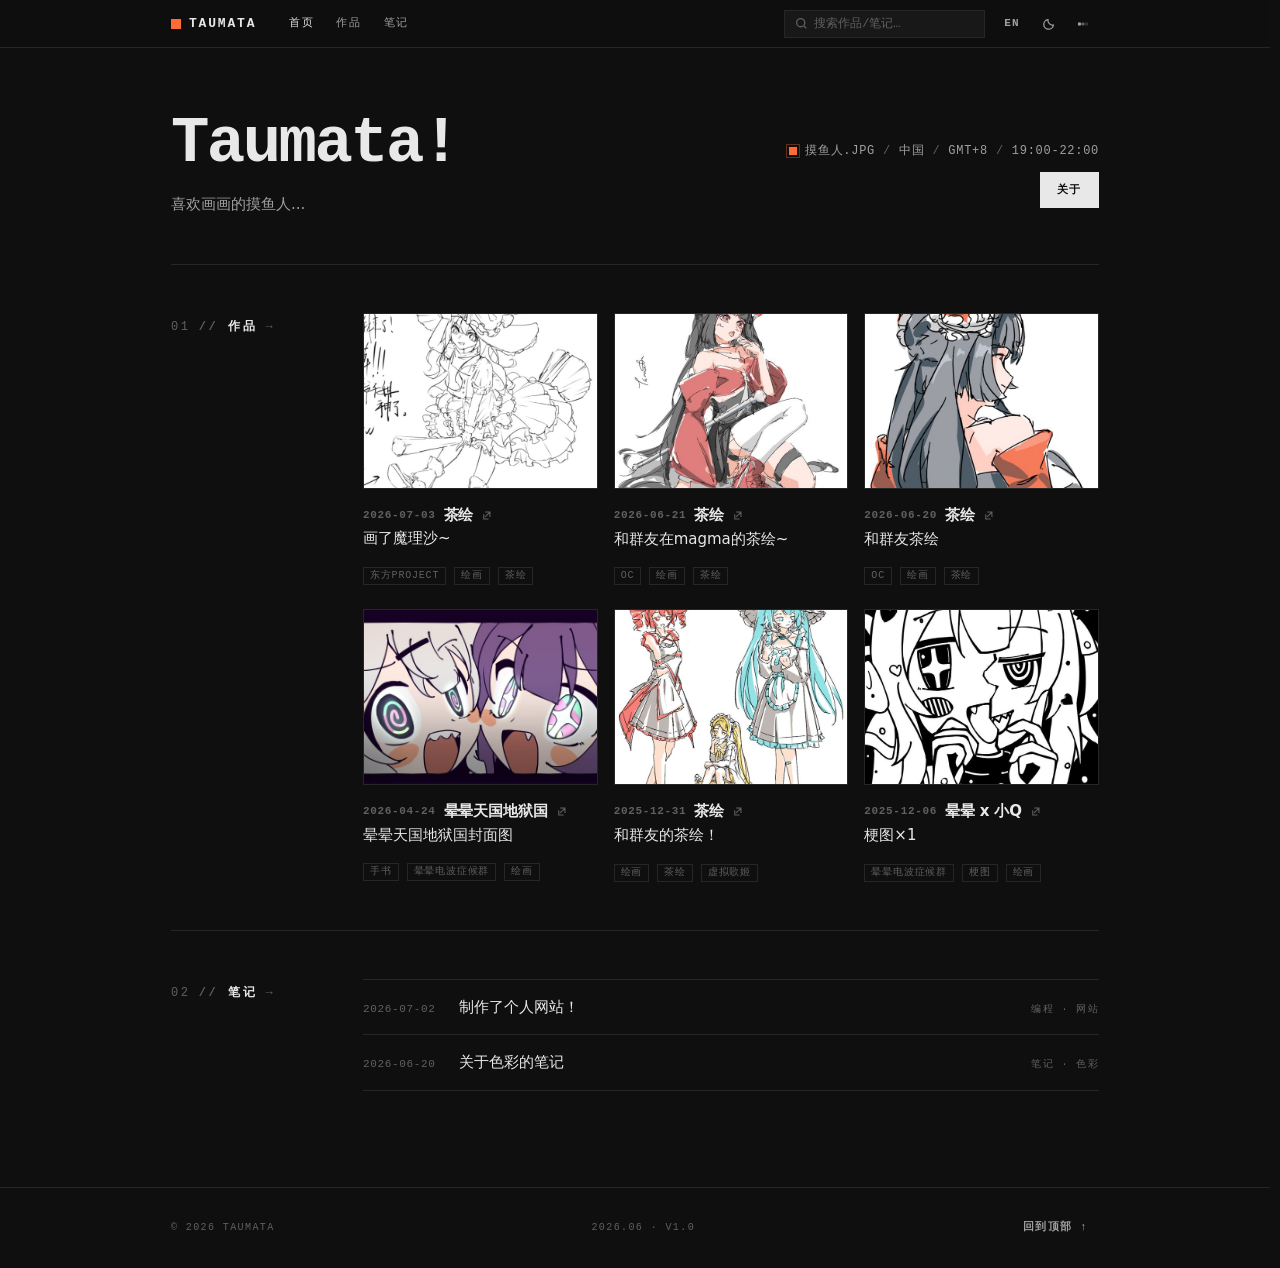
==== commit bc8eeecb: "修复缩略图路径/标签i18n/暗色默认主题/缓存策略等" ====
--- a/index.html
+++ b/index.html
@@ -1,5 +1,5 @@
 <!DOCTYPE html>
-<html lang="zh-CN" data-theme="light">
+<html lang="zh-CN" data-theme="dark">
 <head>
   <meta charset="UTF-8">
   <meta name="viewport" content="width=device-width, initial-scale=1.0">
@@ -26,15 +26,13 @@
         var KEY = 'taumata.theme.v1';
         var LANG_KEY = 'taumata.lang.v1';
         var DEFAULT_RGB = '255,107,53';
-        var mode = 'light';
+        var mode = 'dark';
         var rgb = DEFAULT_RGB;
         var stored = localStorage.getItem(KEY);
         if (stored) {
           var cfg = JSON.parse(stored);
           if (cfg.mode === 'light' || cfg.mode === 'dark') mode = cfg.mode;
           if (typeof cfg.accent_rgb === 'string' && /^\d{1,3},\d{1,3},\d{1,3}$/.test(cfg.accent_rgb)) rgb = cfg.accent_rgb;
-        } else if (window.matchMedia && window.matchMedia('(prefers-color-scheme: dark)').matches) {
-          mode = 'dark';
         }
         var root = document.documentElement;
         root.setAttribute('data-theme', mode);
@@ -46,7 +44,7 @@
         if (lang !== 'zh' && lang !== 'en') lang = 'zh';
         root.setAttribute('lang', lang === 'zh' ? 'zh-CN' : 'en');
       } catch (e) {
-        document.documentElement.setAttribute('data-theme', 'light');
+        document.documentElement.setAttribute('data-theme', 'dark');
       }
     })();
   </script>
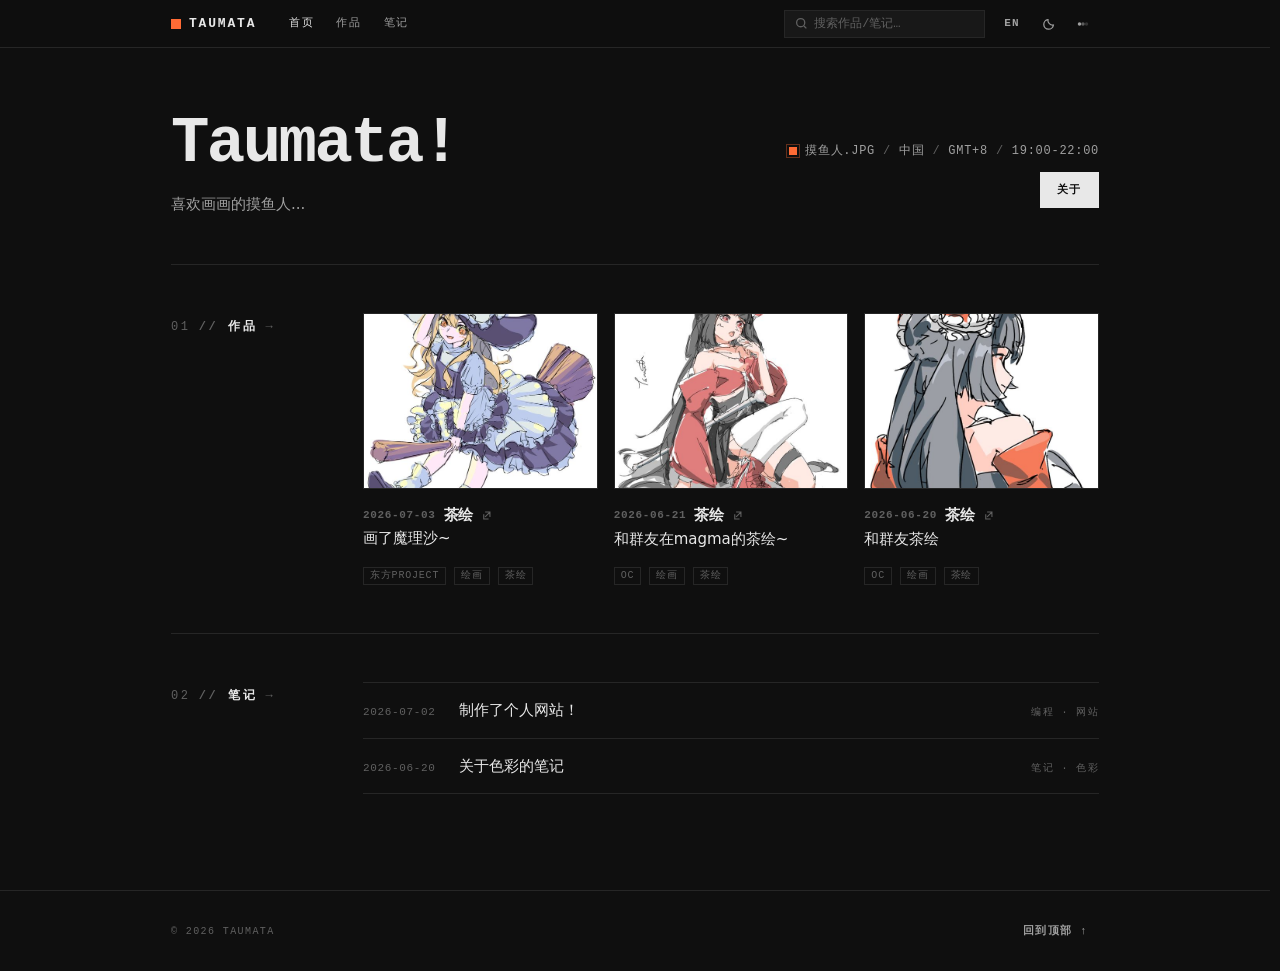
==== commit b9b57f03: "feat: 增设时间字段、优化体验、移除接稿信息、清理本地工具跟踪 1. 作品/笔记增设 createdAt 与 updatedAt 字段（后台可编辑） 2. Lightbox 图片查看器支持点击空白" ====
--- a/index.html
+++ b/index.html
@@ -102,7 +102,6 @@
   <footer class="footer" role="contentinfo">
     <div class="footer-inner">
       <span class="footer-copy">© 2026 TAUMATA</span>
-      <span class="footer-build" data-i18n="footer.build">2026.06 · v1.0</span>
       <button class="text-btn" data-backtop type="button" data-i18n="footer.backtop">回到顶部 ↑</button>
     </div>
   </footer>
@@ -129,5 +128,16 @@
 
   <!-- ES module 入口 -->
   <script type="module" src="assets/js/main.js"></script>
+
+  <!-- Service Worker 注册（缓存图片，加速页面切换） -->
+  <script>
+    if ('serviceWorker' in navigator && location.protocol !== 'file:') {
+      window.addEventListener('load', function () {
+        navigator.serviceWorker.register('/sw.js').catch(function (e) {
+          console.warn('[SW] 注册失败:', e);
+        });
+      });
+    }
+  </script>
 </body>
 </html>
--- a/assets/css/pages.css
+++ b/assets/css/pages.css
@@ -710,65 +710,6 @@
 }
 
 /* ============================================================
-   档期/排期显示（关于页）
-   ============================================================ */
-.schedule-box {
-  margin: var(--sp-5) 0;
-  padding: var(--sp-4);
-  border: 1px solid var(--border);
-  display: flex;
-  flex-direction: column;
-  gap: var(--sp-3);
-}
-.schedule-status {
-  display: flex;
-  align-items: center;
-  gap: var(--sp-2);
-}
-.schedule-dot {
-  width: 8px;
-  height: 8px;
-  border-radius: 50%;
-  flex-shrink: 0;
-}
-.schedule-box.is-open .schedule-dot { background: #4ade80; }
-.schedule-box.is-busy .schedule-dot { background: #fbbf24; }
-.schedule-box.is-closed .schedule-dot { background: #f87171; }
-.schedule-status-text {
-  font-size: 14px;
-  font-weight: 600;
-  color: var(--fg);
-}
-.schedule-info {
-  display: flex;
-  flex-wrap: wrap;
-  gap: var(--sp-4);
-}
-.schedule-item {
-  display: inline-flex;
-  align-items: baseline;
-  gap: var(--sp-1);
-}
-.schedule-label {
-  font-family: var(--mono);
-  font-size: 10px;
-  letter-spacing: 0.1em;
-  color: var(--fg-dim);
-  text-transform: uppercase;
-}
-.schedule-value {
-  font-size: 13px;
-  color: var(--fg);
-  font-weight: 500;
-}
-.schedule-note {
-  font-size: 13px;
-  color: var(--fg-muted);
-  line-height: 1.6;
-  margin: 0;
-}
-
-/* ============================================================
    Markdown 内容渲染样式
    ============================================================ */
 .md-content > *:first-child { margin-top: 0; }
